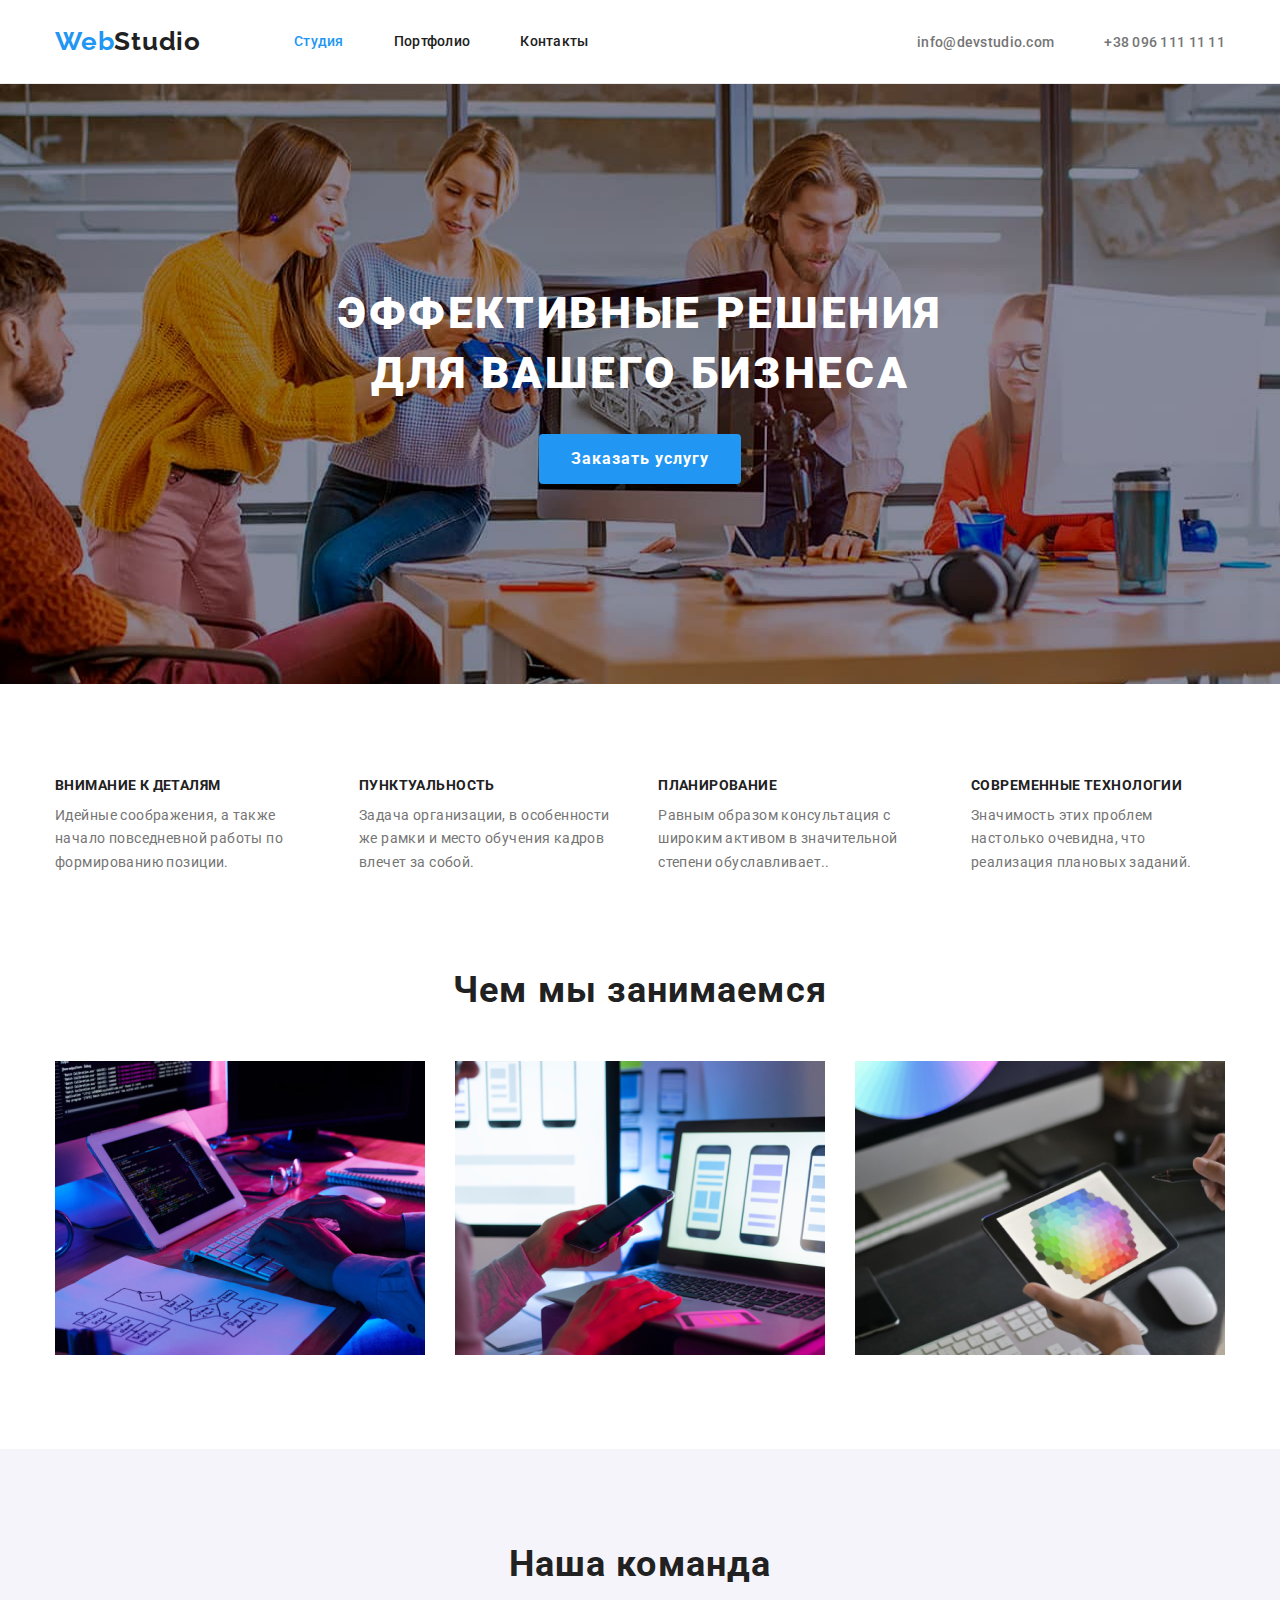
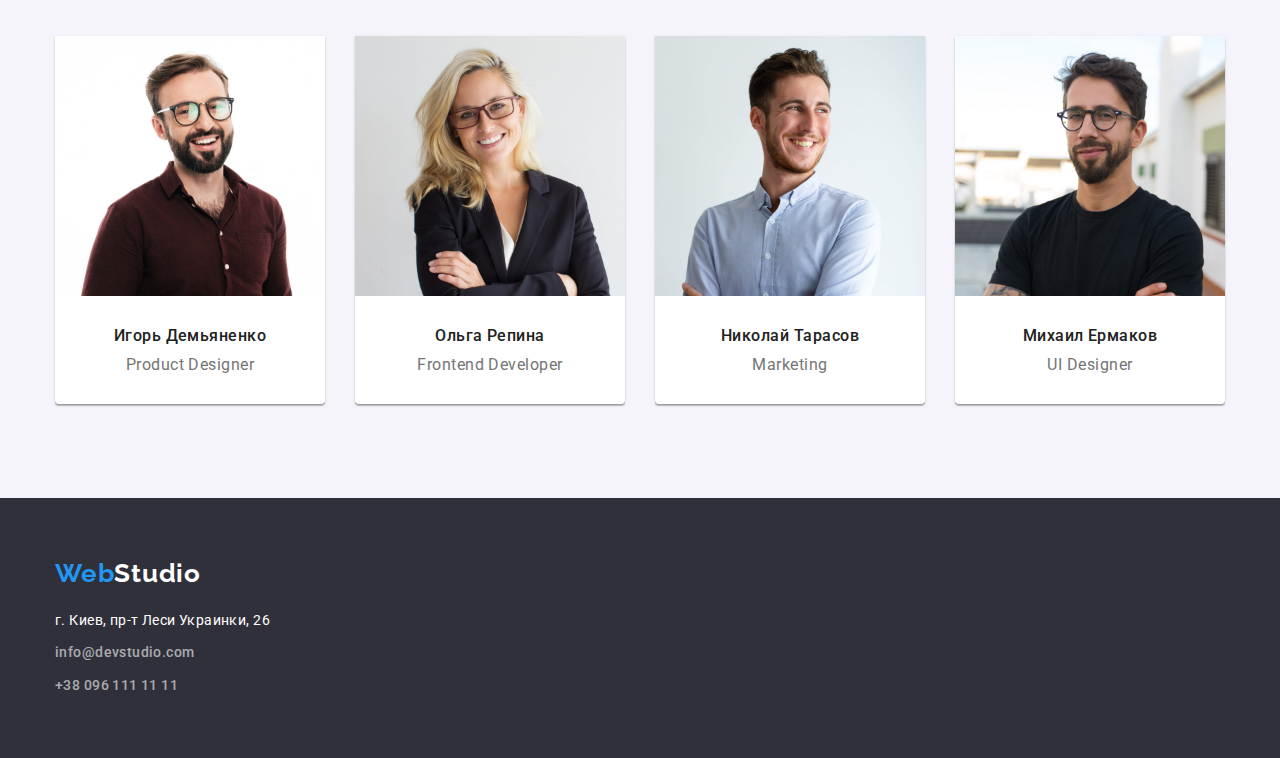
==== index.html @ 575918b5 "hw4" ====
<!DOCTYPE html>
<html lang="ru">

<head>
    <meta charset="UTF-8">
    <meta http-equiv="X-UA-Compatible" content="IE=edge">
    <meta name="viewport" content="width=device-width, initial-scale=1.0">
    <title>Document</title>
    <link
        href="https://fonts.googleapis.com/css2?family=Raleway:wght@700&family=Roboto:wght@400;500;700;900&display=swap"
        rel="stylesheet">
    <link rel="stylesheet" href="https://cdnjs.cloudflare.com/ajax/libs/modern-normalize/1.1.0/modern-normalize.min.css"
        integrity="sha512-wpPYUAdjBVSE4KJnH1VR1HeZfpl1ub8YT/NKx4PuQ5NmX2tKuGu6U/JRp5y+Y8XG2tV+wKQpNHVUX03MfMFn9Q=="
        crossorigin="anonymous" referrerpolicy="no-referrer" />
    <link rel="stylesheet" href="./css/styles.css">
</head>


<body>

    <header class="page-header">
        <div class="container">
            <a lang="en" href="" class="logo logo-header"><span class="logo-accent">Web</span>Studio</a>

            <nav class="navigation">
                <ul class="site-nav list">
                    <li class="site-nav-item">
                        <a href="" class=" link current">Студия</a>
                    </li>
                    <li class="site-nav-item">
                        <a href="./portfolio.html" class=" link">Портфолио</a>
                    </li>
                    <li class="site-nav-item">
                        <a href="" class=" link">Контакты</a>
                    </li>
                </ul>
            </nav>
            <ul class=" contacts-header list">
                <Li class="contacts-list"><a href="mailto:info@devstudio.com"
                        class="contacts link">info@devstudio.com</a>
                </Li>
                <li class="contacts-list"><a href="tel:+380961111111" class="contacts link">+38 096 111 11 11</a></li>
            </ul>
        </div>
    </header>

    <main class="main-content">
        <section class="hero">
            <div class="container">
                <h1 class="main-title">Эффективные решения <br>для вашего бизнеса</h1>
                <button type="button" class="main-button">Заказать услугу</button>
            </div>
        </section>
        <section class="text section">
            <div class="container">
                <ul class="main-text list">
                    <li class="main-text-items">
                        <h2 class="main-text-themes ">Внимание к деталям</h2>
                        <p class="main-text-features">Идейные соображения, а также начало повседневной работы по
                            формированию
                            позиции.</p>
                    </li>
                    <li class="main-text-items">
                        <h2 class="main-text-themes ">Пунктуальность</h2>
                        <p class="main-text-features">Задача организации, в особенности же рамки и место обучения кадров
                            влечет за собой.</p>
                    </li>
                    <li class="main-text-items">
                        <h2 class=" main-text-themes ">Планирование</h2>
                        <p class="main-text-features">Равным образом консультация с широким активом в значительной
                            степени обуславливает..</p>
                    </li>
                    <li class="main-text-items">
                        <h2 class=" main-text-themes ">Современные технологии</h2>
                        <p class="main-text-features">Значимость этих проблем настолько очевидна, что реализация
                            плановых
                            заданий.</p>
                    </li>
                </ul>
            </div>
        </section>
        <section class="description section">
            <div class="container">
                <h2 class="description-title">Чем мы занимаемся</h2>
                <ul class="description-pictures list">
                    <li class="description-pictures-item">
                        <img src=" ./images/whatwedo1.jpg" alt="работа на клавиатуре" width="370" height="294" />
                    </li>
                    <li class="description-pictures-item">
                        <img src="./images/whatwedo2.jpg" alt="телефон в руке" width="370" height="294" />
                    </li>
                    <li class="description-pictures-item">
                        <img src="./images/whatwedo3.jpg" alt="палитра цветов на планшете" width="370" height="294" />
                    </li>
                </ul>
            </div>
        </section>
        <section class="members section">
            <div class="container">
                <h2 class="members-team">Наша команда</h2>
                <ul class="member-list list">
                    <li class="member-list-description">
                        <img src="./images/igor.jpg" alt="Игорь Демьяненко" width="270" height="260" />
                        <div class="members-wrapper">
                            <h3 class="members-name">Игорь Демьяненко</h3>
                            <p class="members-profession" lang="en">Product Designer </p>
                        </div>
                    </li>
                    <li class="member-list-description">
                        <img src="./images/olga.jpg" alt="Ольга Репина" width="270" height="260" />
                        <div class="members-wrapper">
                            <h3 class="members-name">Ольга Репина</h3>
                            <p class="members-profession" lang="en">Frontend Developer</p>
                        </div>
                    </li>
                    <li class="member-list-description">
                        <img src="./images/nikolay.jpg" alt="Николай Тарасов" width="270" height="260" />
                        <div class="members-wrapper">
                            <h3 class="members-name">Николай Тарасов</h3>
                            <p class="members-profession" lang="en">Marketing</p>
                        </div>
                    </li>
                    <li class="member-list-description">
                        <img src="./images/mihail.jpg" alt="Михаил Ермаков" width="270" height="260" />
                        <div class="members-wrapper">
                            <h3 class="members-name">Михаил Ермаков</h3>
                            <p class="members-profession" lang="en">UI Designer</p>
                        </div>
                    </li>
                </ul>
            </div>
        </section>
        <footer class="adress">
            <div class="container">
                <a lang="en" href="" class="logo logo-footer"><span class="logo-accent">Web</span>Studio</a>
                <address>
                    <ul class="adress-list list">
                        <li class="adress-list-item"><a href="https://goo.gl/maps/Eq5jRLe5XYkMgJvZ7"
                                class="adress-item map link">г. Киев, пр-т
                                Леси
                                Украинки,
                                26</a></li>
                        <li class="adress-list-item"><a href="mailto:info@devstudio.com"
                                class="adress-item contacts link">info@devstudio.com</a>
                        </li>
                        <li class="adress-list-item"><a href="tel:+380961111111" class="adress-item contacts link">+38
                                096 111 11 11</a></li>
                    </ul>
                </address>
            </div>
        </footer>
    </main>





</body>


</html>
---- css/styles.css ----
:root {
  --primary-text-color: #757575;
  --title-text-color: #212121;
  --accent-color: #2196f3;
  --main-background-color: #ffffff;
}

html {
  box-sizing: border-box;
}
*,
*::before,
*::after {
  box-sizing: inherit;
}

body {
  margin: 0;
  font-family: Roboto, sans-serif;
  background-color: var(--main-background-color);
  color: var(--primary-text-color);
}

h1,
h2,
h3,
h4,
h5,
h6,
p {
  margin-top: 0;
  margin-bottom: 0;
}
ul,
ol {
  margin-top: 0;
  margin-bottom: 0;
  padding-left: 0;
}
img {
  display: block;
  max-width: 100%;
  height: auto.;
}
.link {
  text-decoration: none;
}
.list {
  list-style: none;
}

.container {
  width: 1200px;
  padding-left: 15px;
  padding-right: 15px;
  margin-left: auto;
  margin-right: auto;
}
.section {
  padding-top: 94px;
  padding-bottom: 94px;
}
/*---Header---*/
.page-header .container {
  display: flex;
  align-items: center;
}
.logo-header {
  margin-right: 93px;
}
.logo {
  font-family: Raleway, sans-serif;
  font-weight: 700;
  font-size: 26px;
  line-height: 1.19;
  letter-spacing: 0.03em;
  color: var(--title-text-color);
  text-decoration: none;
}
.logo-accent {
  color: var(--accent-color);
}
.site-nav {
  display: flex;
}
.site-nav-item {
  display: block;
  margin-right: 50px;
  padding-top: 32px;
  padding-bottom: 32px;

  font-weight: 500;
  font-size: 14px;
  line-height: 1.14;
  letter-spacing: 0.02em;
  background-color: inherit;
  color: var(--title-text-color);
}

.site-nav-item > .link {
  color: var(--title-text-color);
}
.site-nav-item:last-child {
  margin-right: 0px;
}
.site-nav-item:hover,
.site-nav-item:focus {
  color: var(--accent-color);
}

.link.current {
  color: var(--accent-color);
}
.contacts {
  font-weight: 500;
  font-size: 14px;
  line-height: 1.14;
  letter-spacing: 0.02em;
  background-color: inherit;
  color: var(--primary-text-color);
}
.contacts:hover,
.contacts:focus {
  color: var(--accent-color);
}
.contacts-header {
  display: flex;
  margin-left: auto;
}
.contacts-list {
  display: block;
  margin-right: 50px;
  padding-top: 32px;
  padding-bottom: 32px;
}

.contacts-list:last-child {
  margin-right: 0px;
}

/*---Hero---*/
.hero,
.adress {
  background-color: #2f303a;
}
.hero {
  padding-top: 200px;
  padding-bottom: 200px;
  background-image: url('../images/hero.jpg');
  background-position: center;
  background-size: cover;
}
.main-title {
  margin-bottom: 30px;
  font-weight: 900;
  font-size: 44px;
  line-height: 1.36;
  text-align: center;
  letter-spacing: 0.06em;
  text-transform: uppercase;
  color: #ffffff;
}
.main-button {
  display: block;
  min-width: 200px;
  padding: 10px 32px;
  border-radius: 4px;
  border: 0px;
  box-shadow: 0px 4px 4px rgba(0, 0, 0, 0.15);
  margin-left: auto;
  margin-right: auto;

  font-family: Roboto, sans-serif;
  font-weight: 700;
  font-size: 16px;
  line-height: 1.87;

  letter-spacing: 0.06em;
  background-color: var(--accent-color);
  color: #ffffff;
  cursor: pointer;
}

/*---Main-text---*/
.text,
.member-list-description {
  background-color: var(--main-background-color);
}
.main-text {
  display: flex;
  margin-left: -30px;
}
.main-text-items {
  flex-basis: calc((100%-120px) / 4);
  margin-left: 30px;
}

.main-text-themes {
  font-weight: 700;
  font-size: 14px;
  line-height: 1.14;
  letter-spacing: 0.03em;
  text-transform: uppercase;
  color: var(--title-text-color);
}
.main-text-features {
  margin-top: 10px;
  font-size: 14px;
  line-height: 1.71;
  letter-spacing: 0.03em;
}
.description-title,
.members-team {
  font-weight: 700;
  font-size: 36px;
  line-height: 1.17;
  text-align: center;
  letter-spacing: 0.03em;
  color: var(--title-text-color);
}
.description {
  padding-top: 0px;
}
.description-title {
  margin-bottom: 50px;
}
.description-pictures {
  display: flex;
  justify-content: space-between;
}
.members-team {
  margin-bottom: 50px;
}
.members {
  background-color: #f5f4fa;
}
.member-list {
  display: flex;
  /* margin-left: -30px;*/
}

.member-list-description {
  flex-basis: calc((100% - 90px) / 4);
  margin-left: 30px;

  box-shadow: 0px 1px 3px rgba(0, 0, 0, 0.12), 0px 1px 1px rgba(0, 0, 0, 0.14),
    0px 2px 1px rgba(0, 0, 0, 0.2);
  border-radius: 0px 0px 4px 4px;
}
.member-list-description:first-child {
  margin-left: 0;
}

.members-wrapper {
  padding-top: 30px;
  padding-bottom: 30px;
}

.members-name {
  padding-bottom: 10px;
  font-weight: 500;
  font-size: 16px;
  line-height: 1.19;
  text-align: center;
  letter-spacing: 0.03em;
  color: var(--title-text-color);
}
.members-profession {
  font-size: 16px;
  line-height: 1.19;
  text-align: center;
  letter-spacing: 0.03em;
}
/*---Footer---*/
.adress {
  padding-top: 60px;
  padding-bottom: 60px;
}
.adress-item {
  font-style: normal;
  font-size: 14px;
  line-height: 1.71;
  letter-spacing: 0.03em;
  color: rgba(255, 255, 255, 0.6);
}
.adress-list-item {
  margin-bottom: 9px;
}
.adress-list-item:last-child {
  margin-bottom: 0px;
}
.map {
  color: #ffffff;
}

.logo-footer {
  color: #ffffff;
}
.adress-list {
  margin-top: 20px;
}

/*---Portfolio---*/

.visually-hidden {
  position: absolute;
  width: 1px;
  height: 1px;
  margin: -1px;
  border: 0;
  padding: 0;
  white-space: nowrap;
  clip-path: inset(100%);
  clip: rect(0 0 0 0);
  overflow: hidden;
}

.page-header {
  border-bottom: 1px solid #ececec;
}
.page-header .container {
  display: flex;
}

.galery-list {
  display: flex;
  justify-content: center;
  margin-bottom: 50px;
}

.galery-list-item:not(:last-child) {
  margin-right: 8px;
}
.galery-list-button:hover,
.galery-list-buttons:focus {
  background-color: var(--accent-color);
  color: #ffffff;
  cursor: pointer;
}
.galery-list-button {
  min-width: 73px;
  padding: 6px 22px;
  border-radius: 4px;
  font-family: Roboto, sans-serif;
  font-weight: 500;
  font-size: 16px;
  line-height: 1.62;
  text-align: center;
  letter-spacing: 0.03em;
  background-color: #f5f4fa;
  color: var(--title-text-color);
  border: 0;
}
.galery-images {
  display: flex;
  flex-wrap: wrap;
}

.galery-item {
  flex-basis: calc((100% - 60px) / 3);
}

.galery-item:not(:nth-child(3n)) {
  margin-right: 30px;
}

.galery-item:not(:nth-last-child(-n + 3)) {
  margin-bottom: 30px;
}

.galery-images-name {
  margin-bottom: 4px;
  font-weight: 700;
  font-size: 18px;
  line-height: 2;
  letter-spacing: 0.06em;
  color: var(--title-text-color);
}
.galery-images-description {
  font-size: 16px;
  line-height: 1.87;
  color: var(--primary-text-color);
}

.galery-wrapper {
  border: 1px solid #eeeeee;
  border-top: none;
  padding-top: 20px;
  padding-bottom: 20px;
  padding-left: 24px;
  padding-right: 24px;
}
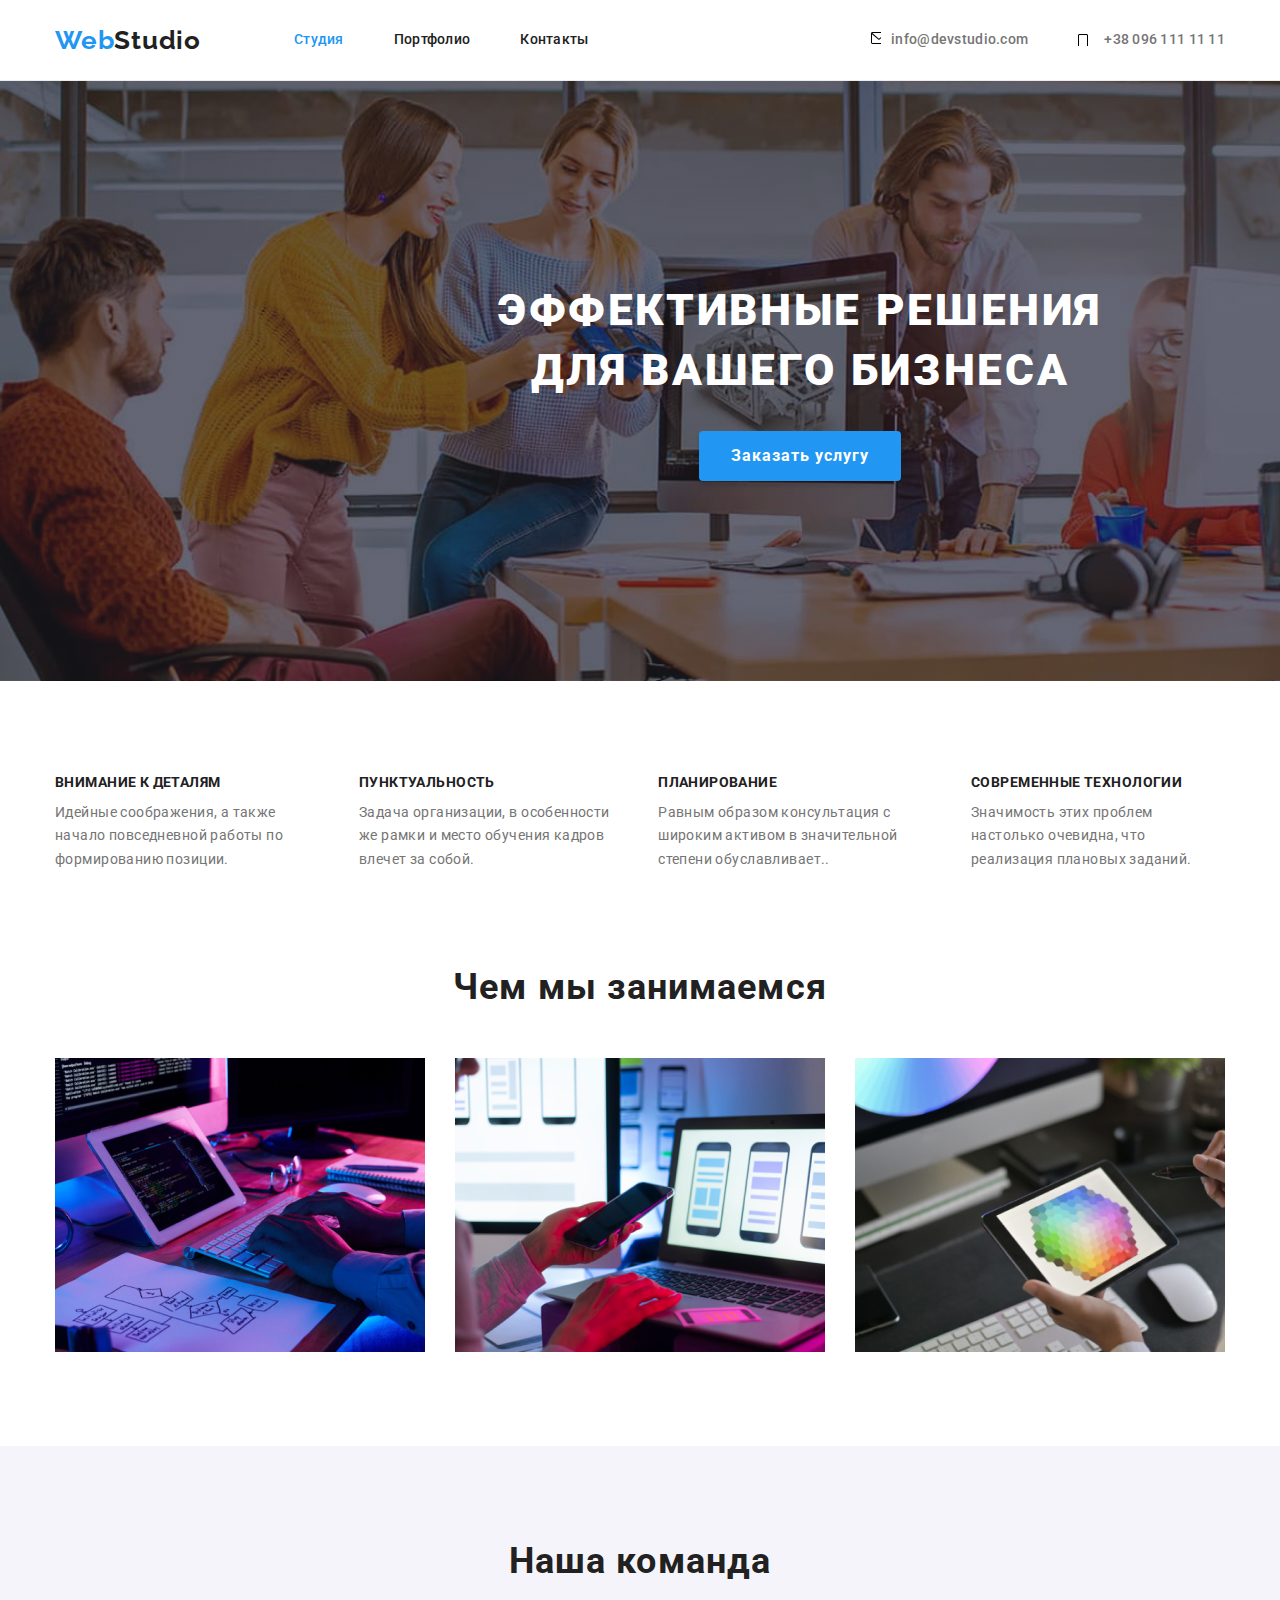
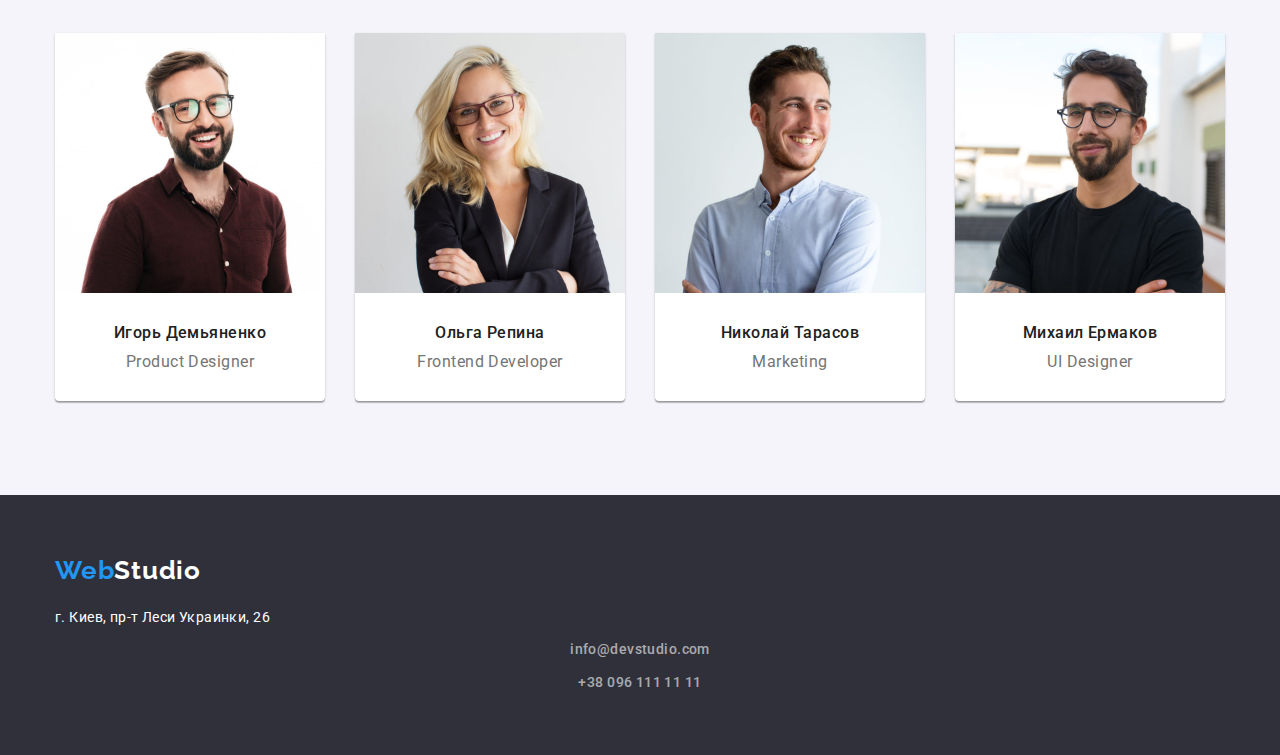
==== commit 7be01de3: "hw4 1" ====
--- a/index.html
+++ b/index.html
@@ -36,10 +36,21 @@
                 </ul>
             </nav>
             <ul class=" contacts-header list">
-                <Li class="contacts-list"><a href="mailto:info@devstudio.com"
-                        class="contacts link">info@devstudio.com</a>
+                <Li class="contacts-list">
+                    <a href="mailto:info@devstudio.com" class="contacts link">
+                        <svg class="icon-contacts-smartphone">
+                            <use class="mail" href="./images/icons.svg#icon-mail" width="16px" height="12"></use>
+                        </svg>info@devstudio.com
+
+                    </a>
                 </Li>
-                <li class="contacts-list"><a href="tel:+380961111111" class="contacts link">+38 096 111 11 11</a></li>
+                <li class="contacts-list">
+                    <a href="tel:+380961111111" class="contacts link">
+                        <svg class="icon-contacts-mail">
+                            <use class="smartphone" href="./images/icons.svg#icon-smartphone" width="10px" height="16">
+                            </use>
+                        </svg>+38 096 111 11 11</a>
+                </li>
             </ul>
         </div>
     </header>
--- a/css/styles.css
+++ b/css/styles.css
@@ -128,7 +128,7 @@
   margin-left: auto;
 }
 .contacts-list {
-  display: block;
+  /*display: block;*/
   margin-right: 50px;
   padding-top: 32px;
   padding-bottom: 32px;
@@ -136,6 +136,23 @@
 
 .contacts-list:last-child {
   margin-right: 0px;
+}
+.contacts {
+  display: flex;
+  align-items: center;
+  justify-content: center;
+}
+.icon-contacts-mail {
+  width: 16px;
+  height: 12px;
+  margin-right: 10px;
+  text-align: center;
+}
+.icon-contacts-smartphone {
+  width: 10px;
+  height: 16px;
+  margin-right: 10px;
+  text-align: center;
 }
 
 /*---Hero---*/
@@ -146,9 +163,11 @@
 .hero {
   padding-top: 200px;
   padding-bottom: 200px;
-  background-image: url('../images/hero.jpg');
+  background-image: linear-gradient(rgba(47, 48, 58, 0.4), rgba(47, 48, 58, 0.4)),
+    url('../images/hero.jpg');
   background-position: center;
   background-size: cover;
+  width: 1600px;
 }
 .main-title {
   margin-bottom: 30px;
@@ -336,6 +355,8 @@
   background-color: var(--accent-color);
   color: #ffffff;
   cursor: pointer;
+  box-shadow: 0px 3px 1px rgba(0, 0, 0, 0.1), 0px 1px 2px rgba(0, 0, 0, 0.08),
+    0px 2px 2px rgba(0, 0, 0, 0.12);
 }
 .galery-list-button {
   min-width: 73px;
@@ -359,7 +380,11 @@
 .galery-item {
   flex-basis: calc((100% - 60px) / 3);
 }
-
+.galery-item:hover,
+.galery-item:focus {
+  box-shadow: 0px 1px 1px rgba(0, 0, 0, 0.12), 0px 4px 4px rgba(0, 0, 0, 0.06),
+    1px 4px 6px rgba(0, 0, 0, 0.16);
+}
 .galery-item:not(:nth-child(3n)) {
   margin-right: 30px;
 }
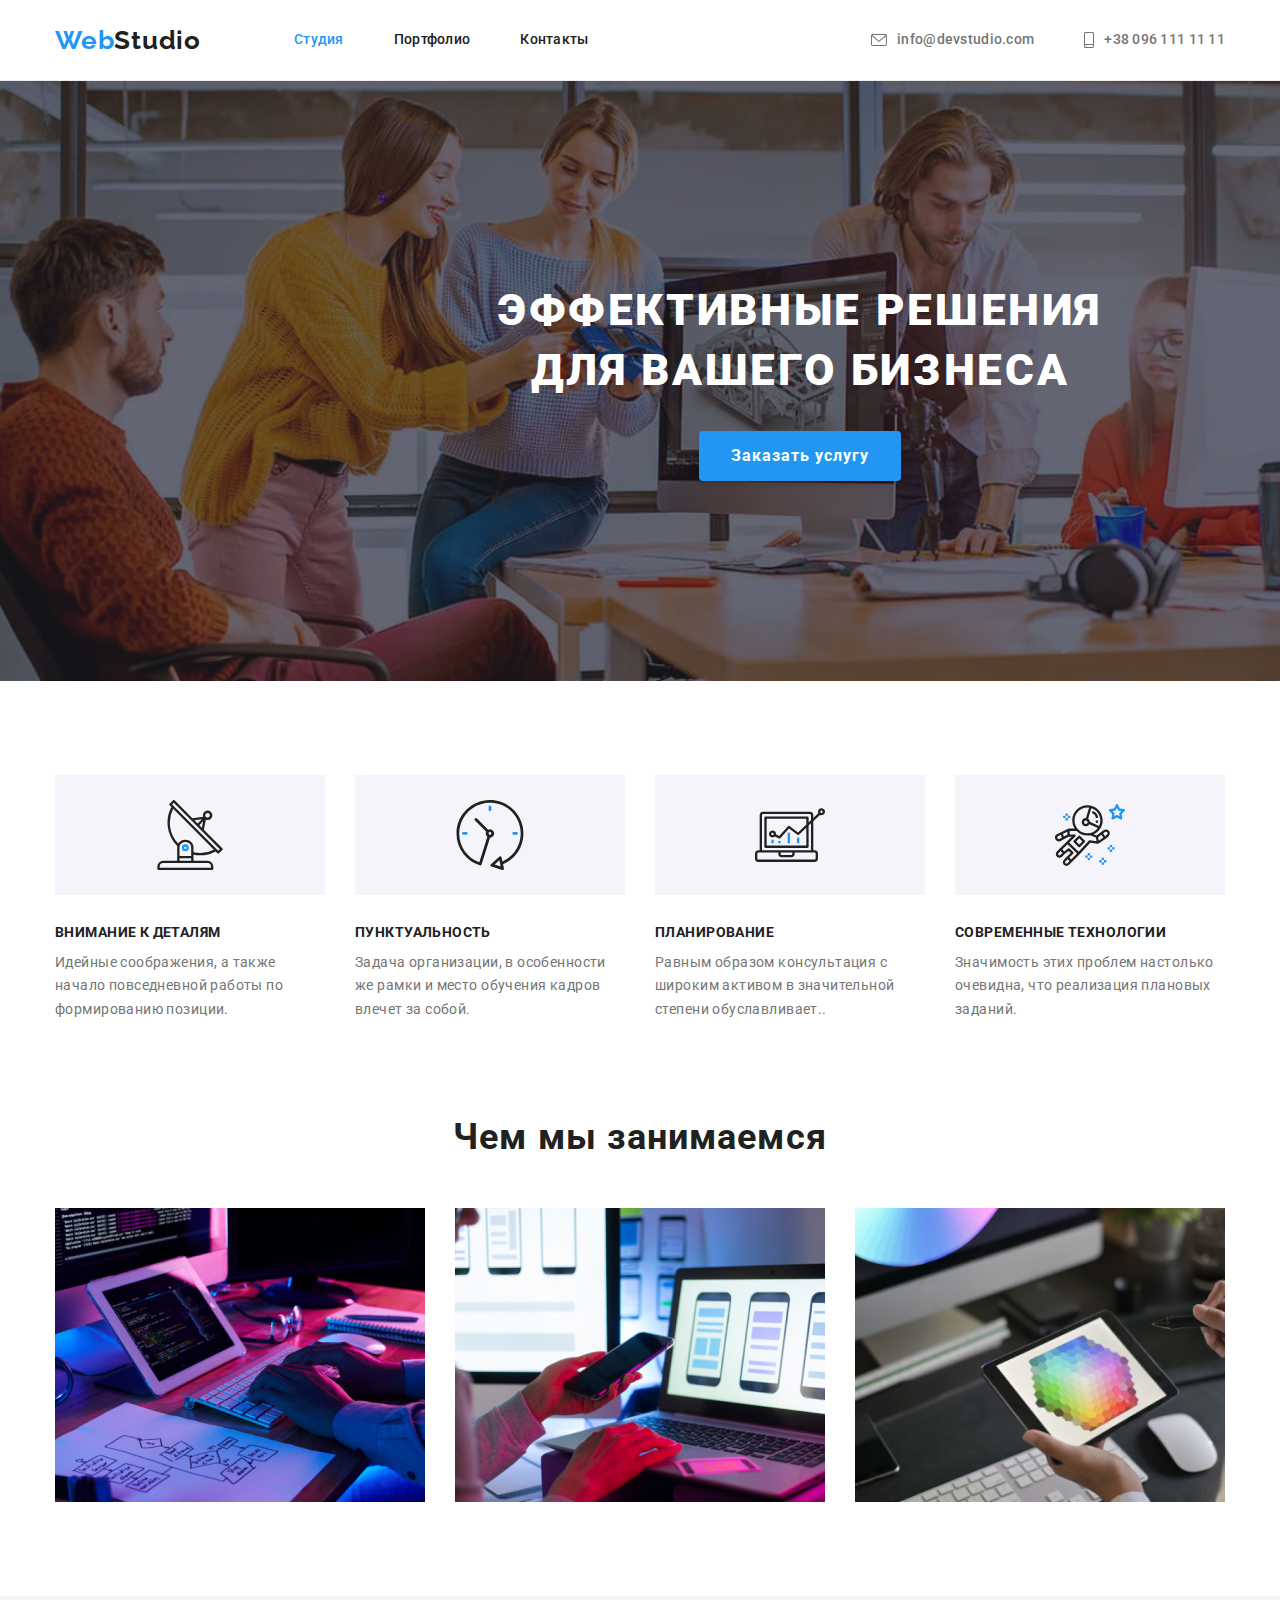
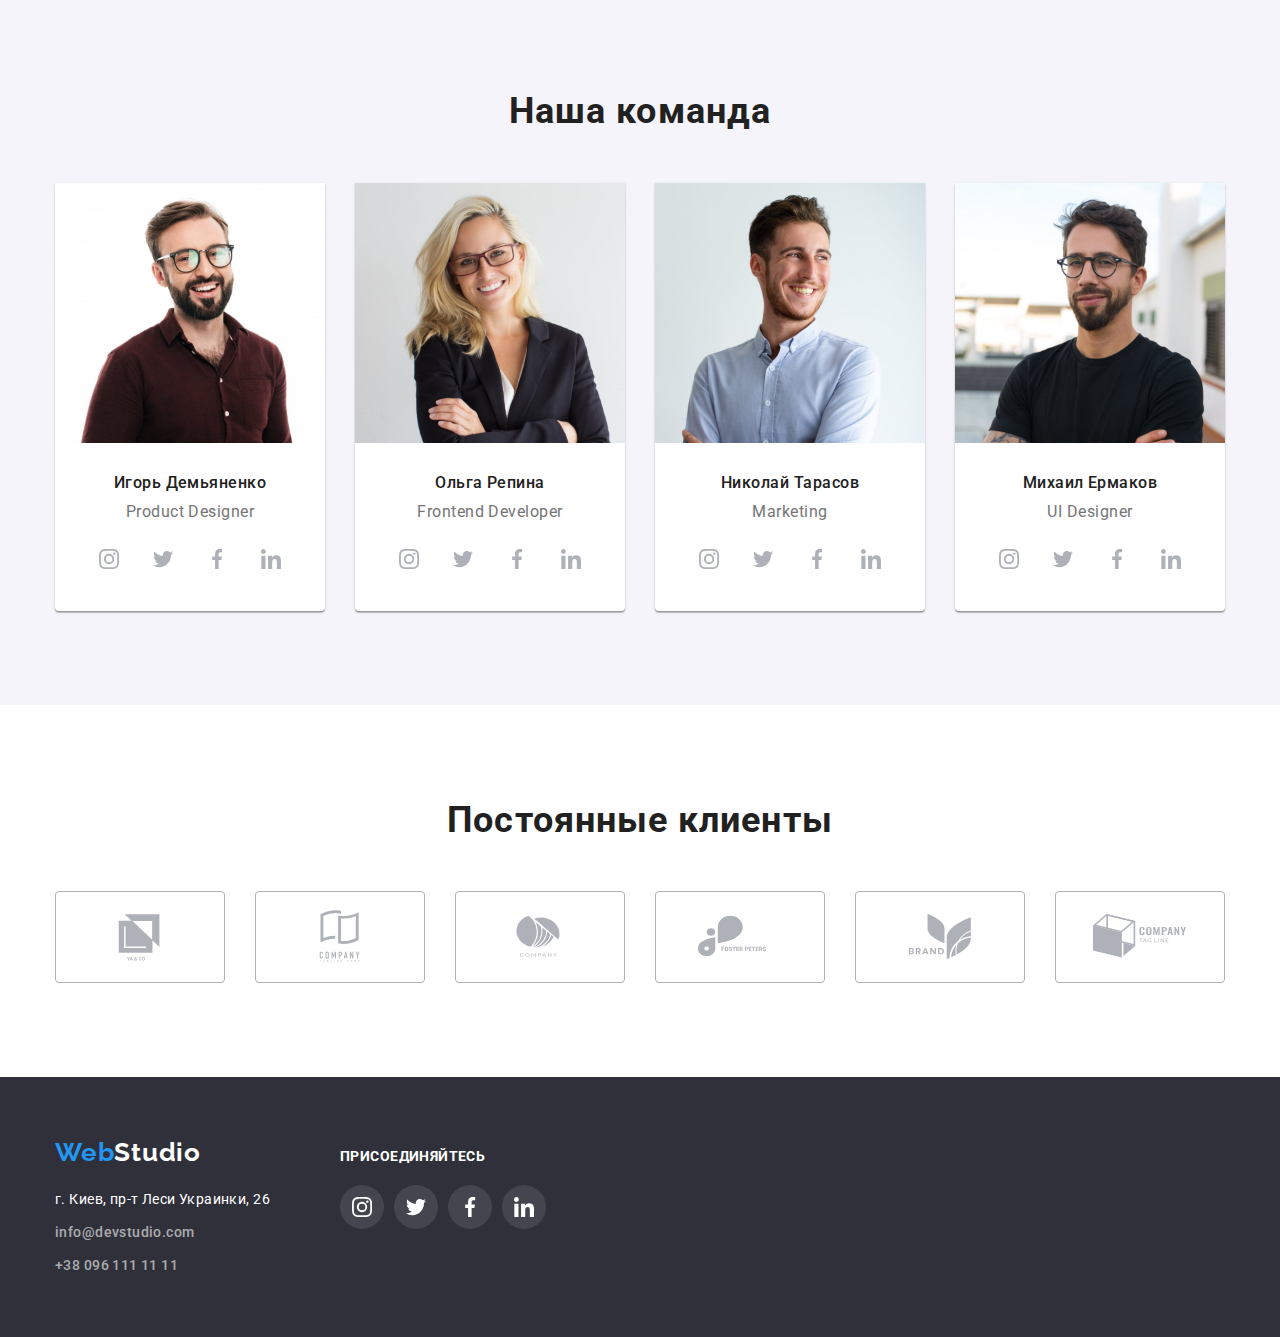
==== commit 0f6738d8: "hw4 prew" ====
--- a/index.html
+++ b/index.html
@@ -37,16 +37,16 @@
             </nav>
             <ul class=" contacts-header list">
                 <Li class="contacts-list">
-                    <a href="mailto:info@devstudio.com" class="contacts link">
-                        <svg class="icon-contacts-smartphone">
+                    <a href="mailto:info@devstudio.com" class="contacts contacts-header-link link">
+                        <svg class="icon-contacts-mail">
                             <use class="mail" href="./images/icons.svg#icon-mail" width="16px" height="12"></use>
                         </svg>info@devstudio.com
 
                     </a>
                 </Li>
                 <li class="contacts-list">
-                    <a href="tel:+380961111111" class="contacts link">
-                        <svg class="icon-contacts-mail">
+                    <a href="tel:+380961111111" class="contacts contacts-header-link link">
+                        <svg class="icon-contacts-smartphone">
                             <use class="smartphone" href="./images/icons.svg#icon-smartphone" width="10px" height="16">
                             </use>
                         </svg>+38 096 111 11 11</a>
@@ -66,22 +66,42 @@
             <div class="container">
                 <ul class="main-text list">
                     <li class="main-text-items">
+                        <div class="main-text-images">
+                            <svg class="main-text-images-items">
+                                <use href="./images/icons.svg#icon-antenna"></use>
+                            </svg>
+                        </div>
                         <h2 class="main-text-themes ">Внимание к деталям</h2>
                         <p class="main-text-features">Идейные соображения, а также начало повседневной работы по
                             формированию
                             позиции.</p>
                     </li>
                     <li class="main-text-items">
+                        <div class="main-text-images">
+                            <svg class="main-text-images-items">
+                                <use href="./images/icons.svg#icon-clock"></use>
+                            </svg>
+                        </div>
                         <h2 class="main-text-themes ">Пунктуальность</h2>
                         <p class="main-text-features">Задача организации, в особенности же рамки и место обучения кадров
                             влечет за собой.</p>
                     </li>
                     <li class="main-text-items">
+                        <div class="main-text-images">
+                            <svg class="main-text-images-items">
+                                <use href="./images/icons.svg#icon-diagram"></use>
+                            </svg>
+                        </div>
                         <h2 class=" main-text-themes ">Планирование</h2>
                         <p class="main-text-features">Равным образом консультация с широким активом в значительной
                             степени обуславливает..</p>
                     </li>
                     <li class="main-text-items">
+                        <div class="main-text-images">
+                            <svg class="main-text-images-items">
+                                <use href="./images/icons.svg#icon-astronaut"></use>
+                            </svg>
+                        </div>
                         <h2 class=" main-text-themes ">Современные технологии</h2>
                         <p class="main-text-features">Значимость этих проблем настолько очевидна, что реализация
                             плановых
@@ -115,6 +135,34 @@
                         <div class="members-wrapper">
                             <h3 class="members-name">Игорь Демьяненко</h3>
                             <p class="members-profession" lang="en">Product Designer </p>
+                            <ul class="social-list list">
+                                <li class="social-list-item">
+                                    <a class="social-list-link link" href=""><svg class="social-list-icon" width="20"
+                                            height="20">
+                                            <use href="./images/icons.svg#icon-instagram"></use>
+                                        </svg></a>
+                                </li>
+                                <li class="social-list-item">
+                                    <a class="social-list-link link" href=""><svg class="social-list-icon" width="20"
+                                            height="20">
+                                            <use href="./images/icons.svg#icon-twitter"></use>
+                                        </svg></a>
+                                </li>
+                                <li class="social-list-item">
+                                    <a class="social-list-link link" href=""><svg class="social-list-icon" width="20"
+                                            height="20">
+                                            <use href="./images/icons.svg#icon-facebook"></use>
+                                        </svg></a>
+                                </li>
+                                <li class="social-list-item">
+                                    <a class="social-list-link link" href=""><svg class="social-list-icon" width="20"
+                                            height="20">
+                                            <use href="./images/icons.svg#icon-linkedin"></use>
+                                        </svg></a>
+                                </li>
+                            </ul>
+
+
                         </div>
                     </li>
                     <li class="member-list-description">
@@ -122,6 +170,32 @@
                         <div class="members-wrapper">
                             <h3 class="members-name">Ольга Репина</h3>
                             <p class="members-profession" lang="en">Frontend Developer</p>
+                            <ul class="social-list list">
+                                <li class="social-list-item">
+                                    <a class="social-list-link link" href=""><svg class="social-list-icon" width="20"
+                                            height="20">
+                                            <use href="./images/icons.svg#icon-instagram"></use>
+                                        </svg></a>
+                                </li>
+                                <li class="social-list-item">
+                                    <a class="social-list-link link" href=""><svg class="social-list-icon" width="20"
+                                            height="20">
+                                            <use href="./images/icons.svg#icon-twitter"></use>
+                                        </svg></a>
+                                </li>
+                                <li class="social-list-item">
+                                    <a class="social-list-link link" href=""><svg class="social-list-icon" width="20"
+                                            height="20">
+                                            <use href="./images/icons.svg#icon-facebook"></use>
+                                        </svg></a>
+                                </li>
+                                <li class="social-list-item">
+                                    <a class="social-list-link link" href=""><svg class="social-list-icon" width="20"
+                                            height="20">
+                                            <use href="./images/icons.svg#icon-linkedin"></use>
+                                        </svg></a>
+                                </li>
+                            </ul>
                         </div>
                     </li>
                     <li class="member-list-description">
@@ -129,6 +203,32 @@
                         <div class="members-wrapper">
                             <h3 class="members-name">Николай Тарасов</h3>
                             <p class="members-profession" lang="en">Marketing</p>
+                            <ul class="social-list list">
+                                <li class="social-list-item">
+                                    <a class="social-list-link link" href=""><svg class="social-list-icon" width="20"
+                                            height="20">
+                                            <use href="./images/icons.svg#icon-instagram"></use>
+                                        </svg></a>
+                                </li>
+                                <li class="social-list-item">
+                                    <a class="social-list-link link" href=""><svg class="social-list-icon" width="20"
+                                            height="20">
+                                            <use href="./images/icons.svg#icon-twitter"></use>
+                                        </svg></a>
+                                </li>
+                                <li class="social-list-item">
+                                    <a class="social-list-link link" href=""><svg class="social-list-icon" width="20"
+                                            height="20">
+                                            <use href="./images/icons.svg#icon-facebook"></use>
+                                        </svg></a>
+                                </li>
+                                <li class="social-list-item">
+                                    <a class="social-list-link link" href=""><svg class="social-list-icon" width="20"
+                                            height="20">
+                                            <use href="./images/icons.svg#icon-linkedin"></use>
+                                        </svg></a>
+                                </li>
+                            </ul>
                         </div>
                     </li>
                     <li class="member-list-description">
@@ -136,28 +236,126 @@
                         <div class="members-wrapper">
                             <h3 class="members-name">Михаил Ермаков</h3>
                             <p class="members-profession" lang="en">UI Designer</p>
-                        </div>
-                    </li>
-                </ul>
+                            <ul class="social-list list">
+                                <li class="social-list-item">
+                                    <a class="social-list-link link" href=""><svg class="social-list-icon" width="20"
+                                            height="20">
+                                            <use href="./images/icons.svg#icon-instagram"></use>
+                                        </svg></a>
+                                </li>
+                                <li class="social-list-item">
+                                    <a class="social-list-link link" href=""><svg class="social-list-icon" width="20"
+                                            height="20">
+                                            <use href="./images/icons.svg#icon-twitter"></use>
+                                        </svg></a>
+                                </li>
+                                <li class="social-list-item">
+                                    <a class="social-list-link link" href=""><svg class="social-list-icon" width="20"
+                                            height="20">
+                                            <use href="./images/icons.svg#icon-facebook"></use>
+                                        </svg></a>
+                                </li>
+                                <li class="social-list-item">
+                                    <a class="social-list-link link" href=""><svg class="social-list-icon" width="20"
+                                            height="20">
+                                            <use href="./images/icons.svg#icon-linkedin"></use>
+                                        </svg></a>
+                                </li>
+                            </ul>
+                        </div>
+                    </li>
+                </ul>
+            </div>
+        </section>
+        <section class="clients section">
+            <div class="container">
+                <h2 class="description-title">Постоянные клиенты</h2>
+                <ul class="clients-list list">
+                    <li class="clients-item">
+                        <svg class="clients-logo" width="106" height="60">
+                            <use href="./images/icons.svg#icon-LogoYaCo"></use>
+                        </svg>
+                    </li>
+                    <li class="clients-item">
+                        <svg class="clients-logo" width="106" height="60">
+                            <use href="./images/icons.svg#icon-LogoCompany"></use>
+                        </svg>
+                    </li>
+                    <li class="clients-item">
+                        <svg class="clients-logo" width="106" height="60">
+                            <use href="./images/icons.svg#icon-LogoCompany2"></use>
+                        </svg>
+                    </li>
+                    <li class="clients-item">
+                        <svg class="clients-logo" width="106" height="60">
+                            <use href="./images/icons.svg#icon-LogoFosterPeters"></use>
+                        </svg>
+                    </li>
+                    <li class="clients-item">
+                        <svg class="clients-logo" width="106" height="60">
+                            <use href="./images/icons.svg#icon-LogoBrand"></use>
+                        </svg>
+                    </li>
+                    <li class="clients-item">
+                        <svg class="clients-logo" width="106" height="60">
+                            <use href="./images/icons.svg#icon-LogoTagLine"></use>
+                        </svg>
+                    </li>
+                </ul>
+
             </div>
         </section>
         <footer class="adress">
-            <div class="container">
-                <a lang="en" href="" class="logo logo-footer"><span class="logo-accent">Web</span>Studio</a>
-                <address>
-                    <ul class="adress-list list">
-                        <li class="adress-list-item"><a href="https://goo.gl/maps/Eq5jRLe5XYkMgJvZ7"
-                                class="adress-item map link">г. Киев, пр-т
-                                Леси
-                                Украинки,
-                                26</a></li>
-                        <li class="adress-list-item"><a href="mailto:info@devstudio.com"
-                                class="adress-item contacts link">info@devstudio.com</a>
+            <div class="container footer-container">
+
+                <div>
+                    <a lang="en" href="" class="logo logo-footer"><span class="logo-accent">Web</span>Studio</a>
+                    <address>
+                        <ul class="adress-list list">
+                            <li class="adress-list-item"><a href="https://goo.gl/maps/Eq5jRLe5XYkMgJvZ7"
+                                    class="adress-item map link">г. Киев, пр-т
+                                    Леси
+                                    Украинки,
+                                    26</a></li>
+                            <li class="adress-list-item"><a href="mailto:info@devstudio.com"
+                                    class="adress-item contacts link">info@devstudio.com</a>
+                            </li>
+                            <li class="adress-list-item"><a href="tel:+380961111111"
+                                    class="adress-item contacts link">+38
+                                    096 111 11 11</a></li>
+                        </ul>
+                    </address>
+                </div>
+                <div class="invent">
+                    <p class="invent-footer">Присоединяйтесь</p>
+                    <ul class="social-list list">
+                        <li class="social-list-item">
+                            <a class="social-list-link link-footer link" href=""><svg class="social-list-icon"
+                                    width="20" height="20">
+                                    <use href="./images/icons.svg#icon-instagram"></use>
+                                </svg></a>
                         </li>
-                        <li class="adress-list-item"><a href="tel:+380961111111" class="adress-item contacts link">+38
-                                096 111 11 11</a></li>
+                        <li class="social-list-item">
+                            <a class="social-list-link link-footer link" href=""><svg class="social-list-icon"
+                                    width="20" height="20">
+                                    <use href="./images/icons.svg#icon-twitter"></use>
+                                </svg></a>
+                        </li>
+                        <li class="social-list-item">
+                            <a class="social-list-link link-footer link" href=""><svg class="social-list-icon"
+                                    width="20" height="20">
+                                    <use href="./images/icons.svg#icon-facebook"></use>
+                                </svg></a>
+                        </li>
+                        <li class="social-list-item">
+                            <a class="social-list-link link-footer link" href=""><svg class="social-list-icon"
+                                    width="20" height="20">
+                                    <use href="./images/icons.svg#icon-linkedin"></use>
+                                </svg></a>
+                        </li>
                     </ul>
-                </address>
+
+                </div>
             </div>
         </footer>
     </main>
--- a/css/styles.css
+++ b/css/styles.css
@@ -137,7 +137,7 @@
 .contacts-list:last-child {
   margin-right: 0px;
 }
-.contacts {
+.contacts-header-link {
   display: flex;
   align-items: center;
   justify-content: center;
@@ -147,14 +147,23 @@
   height: 12px;
   margin-right: 10px;
   text-align: center;
+  fill: var(--primary-text-color);
 }
 .icon-contacts-smartphone {
   width: 10px;
   height: 16px;
   margin-right: 10px;
   text-align: center;
-}
-
+  fill: var(--primary-text-color);
+}
+.icon-contacts-mail:hover,
+.icon-contacts-mail:focus {
+  fill: var(--accent-color);
+}
+.icon-contacts-smartphone:hover,
+.icon-contacts-smartphone:focus {
+  fill: var(--accent-color);
+}
 /*---Hero---*/
 .hero,
 .adress {
@@ -205,6 +214,22 @@
 .member-list-description {
   background-color: var(--main-background-color);
 }
+.main-text-images {
+  display: flex;
+  align-items: center;
+  justify-content: center;
+  width: 270px;
+  height: 120px;
+  margin-bottom: 30px;
+
+  background-color: #f5f4fa;
+}
+
+.main-text-images-items {
+  width: 70px;
+  height: 70px;
+}
+
 .main-text {
   display: flex;
   margin-left: -30px;
@@ -273,6 +298,8 @@
 .members-wrapper {
   padding-top: 30px;
   padding-bottom: 30px;
+  padding-left: 32px;
+  padding-right: 32px;
 }
 
 .members-name {
@@ -289,6 +316,58 @@
   line-height: 1.19;
   text-align: center;
   letter-spacing: 0.03em;
+  margin-bottom: 16px;
+}
+.social-list {
+  display: flex;
+  justify-content: space-between;
+}
+.social-list-link {
+  display: flex;
+  align-items: center;
+  justify-content: center;
+  width: 44px;
+  height: 44px;
+  background-color: var(--main-background-color);
+  border-radius: 50%;
+}
+.social-list-link {
+  fill: #afb1b8;
+}
+.social-list-link:hover .social-list-icon,
+.social-list-link:focus .social-list-icon {
+  fill: var(--main-background-color);
+}
+.social-list-link:hover,
+.social-list-link:focus {
+  background-color: var(--accent-color);
+}
+
+.clients-item {
+  display: flex;
+  align-items: center;
+  justify-content: center;
+  width: 170px;
+  height: 92px;
+  border: 1px solid #afb1b8;
+  box-sizing: border-box;
+  border-radius: 4px;
+}
+.clients-list {
+  display: flex;
+  align-items: center;
+  justify-content: space-between;
+}
+.clients-logo {
+  fill: #afb1b8;
+}
+.clients-item:hover,
+.clients-item:focus {
+  border-color: var(--accent-color);
+}
+.clients-logo:hover,
+.clients-logo :focus {
+  fill: var(--accent-color);
 }
 /*---Footer---*/
 .adress {
@@ -317,6 +396,30 @@
 }
 .adress-list {
   margin-top: 20px;
+}
+.invent {
+  width: 206px;
+  height: 80px;
+
+  margin-left: 70px;
+}
+.invent-footer {
+  margin-bottom: 20px;
+  font-family: Roboto;
+  font-weight: 700;
+  font-size: 14px;
+  line-height: 1.14;
+  letter-spacing: 0.03em;
+  text-transform: uppercase;
+  color: #ffffff;
+}
+.footer-container {
+  display: flex;
+  align-items: baseline;
+}
+.link-footer {
+  background: rgba(255, 255, 255, 0.1);
+  fill: var(--main-background-color);
 }
 
 /*---Portfolio---*/
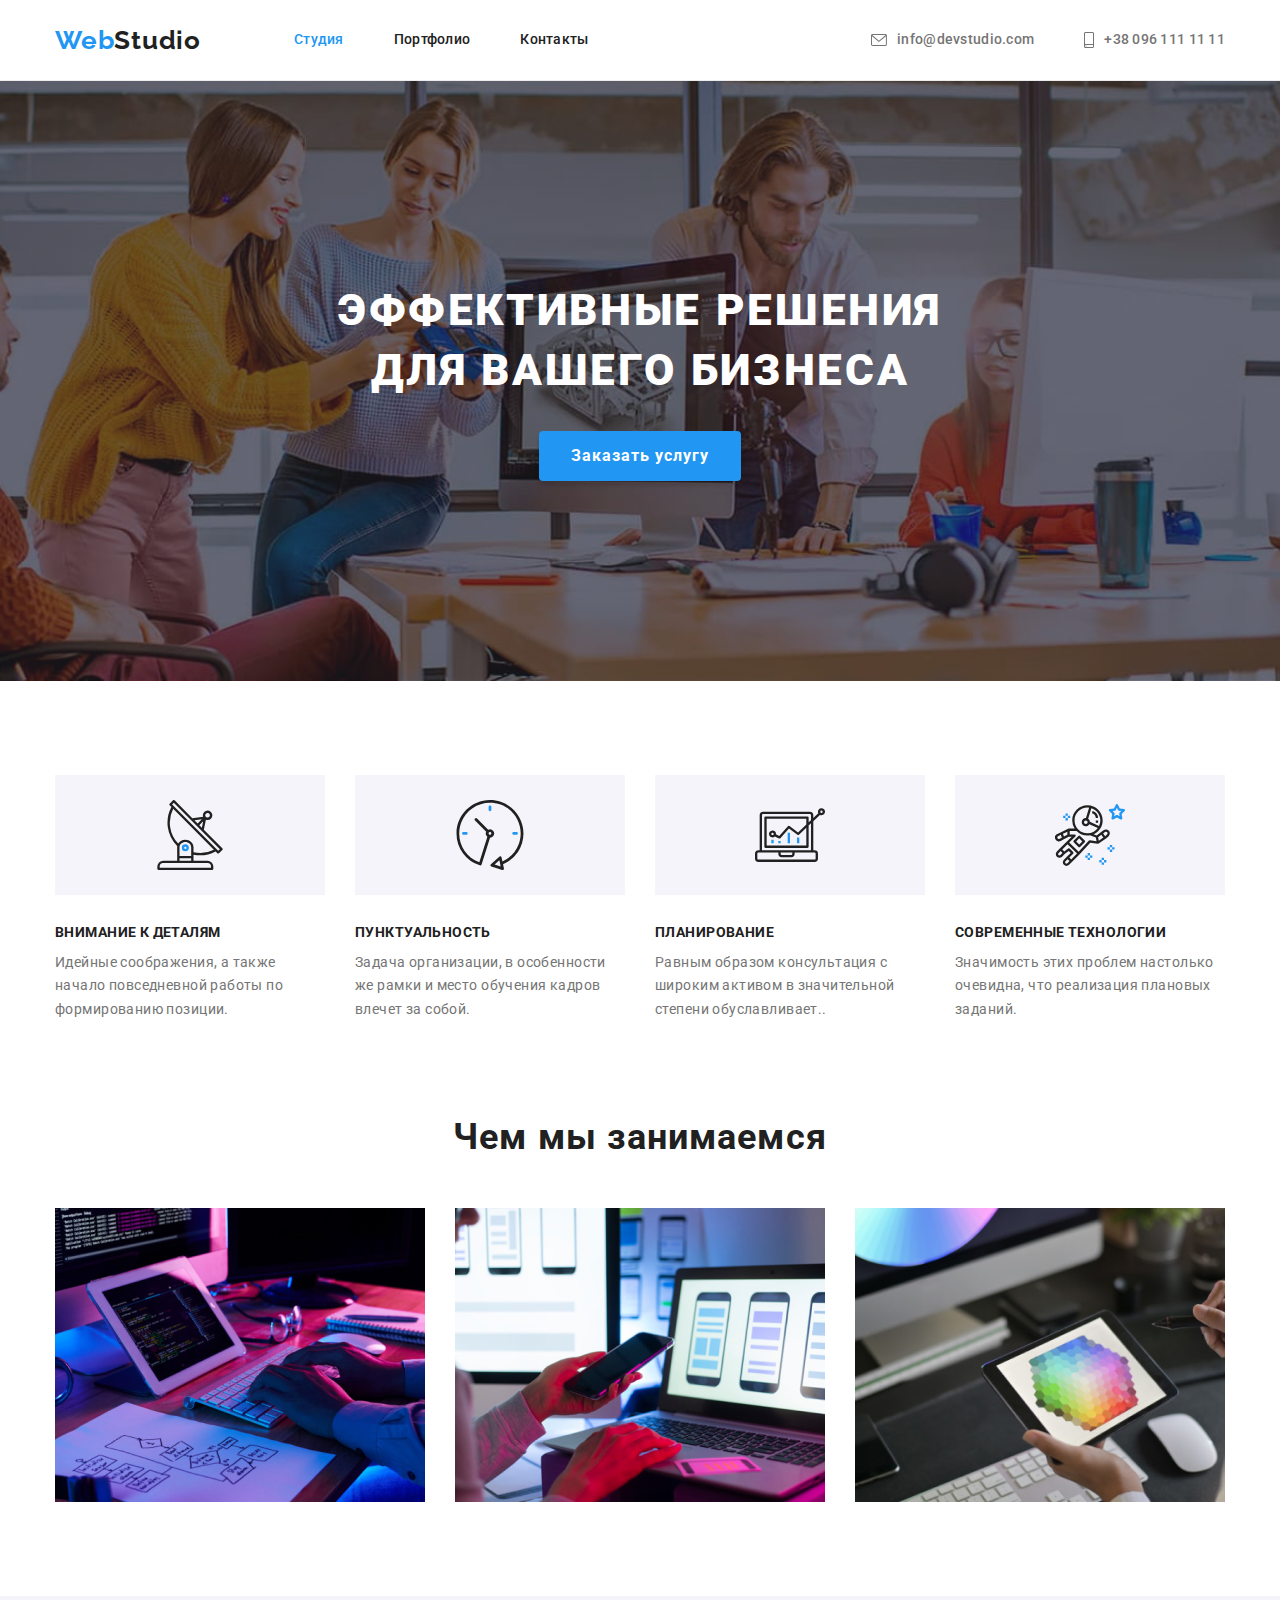
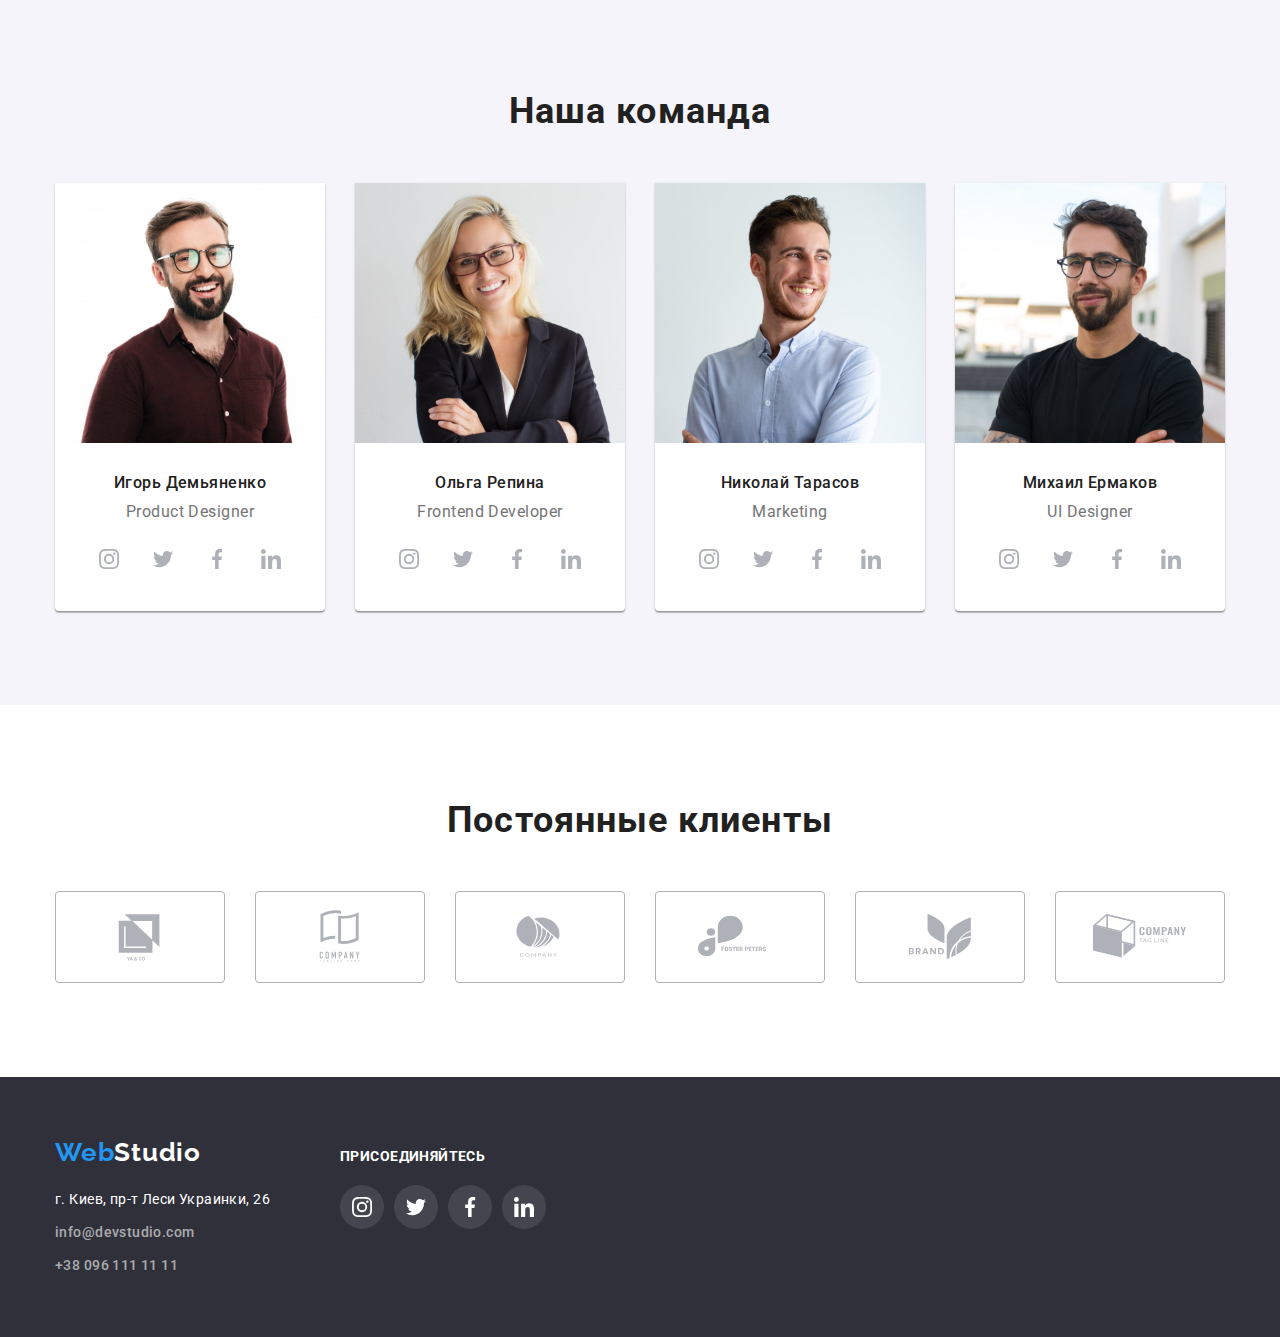
==== commit a7765cfb: "hw4 after changes" ====
--- a/index.html
+++ b/index.html
@@ -272,34 +272,45 @@
                 <h2 class="description-title">Постоянные клиенты</h2>
                 <ul class="clients-list list">
                     <li class="clients-item">
-                        <svg class="clients-logo" width="106" height="60">
-                            <use href="./images/icons.svg#icon-LogoYaCo"></use>
-                        </svg>
-                    </li>
-                    <li class="clients-item">
-                        <svg class="clients-logo" width="106" height="60">
-                            <use href="./images/icons.svg#icon-LogoCompany"></use>
-                        </svg>
-                    </li>
-                    <li class="clients-item">
-                        <svg class="clients-logo" width="106" height="60">
-                            <use href="./images/icons.svg#icon-LogoCompany2"></use>
-                        </svg>
-                    </li>
-                    <li class="clients-item">
-                        <svg class="clients-logo" width="106" height="60">
-                            <use href="./images/icons.svg#icon-LogoFosterPeters"></use>
-                        </svg>
-                    </li>
-                    <li class="clients-item">
-                        <svg class="clients-logo" width="106" height="60">
-                            <use href="./images/icons.svg#icon-LogoBrand"></use>
-                        </svg>
-                    </li>
-                    <li class="clients-item">
-                        <svg class="clients-logo" width="106" height="60">
-                            <use href="./images/icons.svg#icon-LogoTagLine"></use>
-                        </svg>
+                        <a href="" class="clients-link link">
+                            <svg class="clients-logo" width="106" height="60">
+                                <use href="./images/icons.svg#icon-LogoYaCo"></use>
+                            </svg>
+                        </a>
+                    </li>
+                    <li class="clients-item">
+                        <a href="" class="clients-link link"><svg class="clients-logo" width="106" height="60">
+                                <use href="./images/icons.svg#icon-LogoCompany"></use>
+                            </svg>
+                        </a>
+                    </li>
+                    <li class="clients-item">
+                        <a href="" class="clients-link link">
+                            <svg class="clients-logo" width="106" height="60">
+                                <use href="./images/icons.svg#icon-LogoCompany2"></use>
+                            </svg>
+                        </a>
+                    </li>
+                    <li class="clients-item">
+                        <a href="" class="clients-link link">
+                            <svg class="clients-logo" width="106" height="60">
+                                <use href="./images/icons.svg#icon-LogoFosterPeters"></use>
+                            </svg>
+                        </a>
+                    </li>
+                    <li class="clients-item">
+                        <a href="" class="clients-link link">
+                            <svg class="clients-logo" width="106" height="60">
+                                <use href="./images/icons.svg#icon-LogoBrand"></use>
+                            </svg>
+                        </a>
+                    </li>
+                    <li class="clients-item">
+                        <a href="" class="clients-link link">
+                            <svg class="clients-logo" width="106" height="60">
+                                <use href="./images/icons.svg#icon-LogoTagLine"></use>
+                            </svg>
+                        </a>
                     </li>
                 </ul>
 
--- a/css/styles.css
+++ b/css/styles.css
@@ -103,8 +103,8 @@
 .site-nav-item:last-child {
   margin-right: 0px;
 }
-.site-nav-item:hover,
-.site-nav-item:focus {
+.site-nav-item > .link:hover,
+.site-nav-item > .link:focus {
   color: var(--accent-color);
 }
 
@@ -156,7 +156,13 @@
   text-align: center;
   fill: var(--primary-text-color);
 }
-.icon-contacts-mail:hover,
+.icon-contacts-mail {
+  fill: currentColor;
+}
+.icon-contacts-smartphone {
+  fill: currentColor;
+}
+/*.icon-contacts-mail:hover,
 .icon-contacts-mail:focus {
   fill: var(--accent-color);
 }
@@ -176,7 +182,9 @@
     url('../images/hero.jpg');
   background-position: center;
   background-size: cover;
-  width: 1600px;
+  max-width: 1600px;
+  margin-left: auto;
+  margin-right: auto;
 }
 .main-title {
   margin-bottom: 30px;
@@ -343,14 +351,14 @@
   background-color: var(--accent-color);
 }
 
-.clients-item {
+.clients-link {
   display: flex;
   align-items: center;
   justify-content: center;
   width: 170px;
   height: 92px;
   border: 1px solid #afb1b8;
-  box-sizing: border-box;
+
   border-radius: 4px;
 }
 .clients-list {
@@ -358,17 +366,19 @@
   align-items: center;
   justify-content: space-between;
 }
+
+.clients-link {
+  color: #afb1b8;
+}
+.clients-link:hover,
+.clients-link:focus {
+  border-color: var(--accent-color);
+  color: var(--accent-color);
+}
 .clients-logo {
-  fill: #afb1b8;
-}
-.clients-item:hover,
-.clients-item:focus {
-  border-color: var(--accent-color);
-}
-.clients-logo:hover,
-.clients-logo :focus {
-  fill: var(--accent-color);
-}
+  fill: currentColor;
+}
+
 /*---Footer---*/
 .adress {
   padding-top: 60px;
@@ -454,7 +464,7 @@
   margin-right: 8px;
 }
 .galery-list-button:hover,
-.galery-list-buttons:focus {
+.galery-list-button:focus {
   background-color: var(--accent-color);
   color: #ffffff;
   cursor: pointer;
@@ -475,6 +485,11 @@
   color: var(--title-text-color);
   border: 0;
 }
+.galery-link:hover,
+.galery-link:focus {
+  box-shadow: 0px 1px 1px rgba(0, 0, 0, 0.12), 0px 4px 4px rgba(0, 0, 0, 0.06),
+    1px 4px 6px rgba(0, 0, 0, 0.16);
+}
 .galery-images {
   display: flex;
   flex-wrap: wrap;
@@ -483,11 +498,7 @@
 .galery-item {
   flex-basis: calc((100% - 60px) / 3);
 }
-.galery-item:hover,
-.galery-item:focus {
-  box-shadow: 0px 1px 1px rgba(0, 0, 0, 0.12), 0px 4px 4px rgba(0, 0, 0, 0.06),
-    1px 4px 6px rgba(0, 0, 0, 0.16);
-}
+
 .galery-item:not(:nth-child(3n)) {
   margin-right: 30px;
 }
